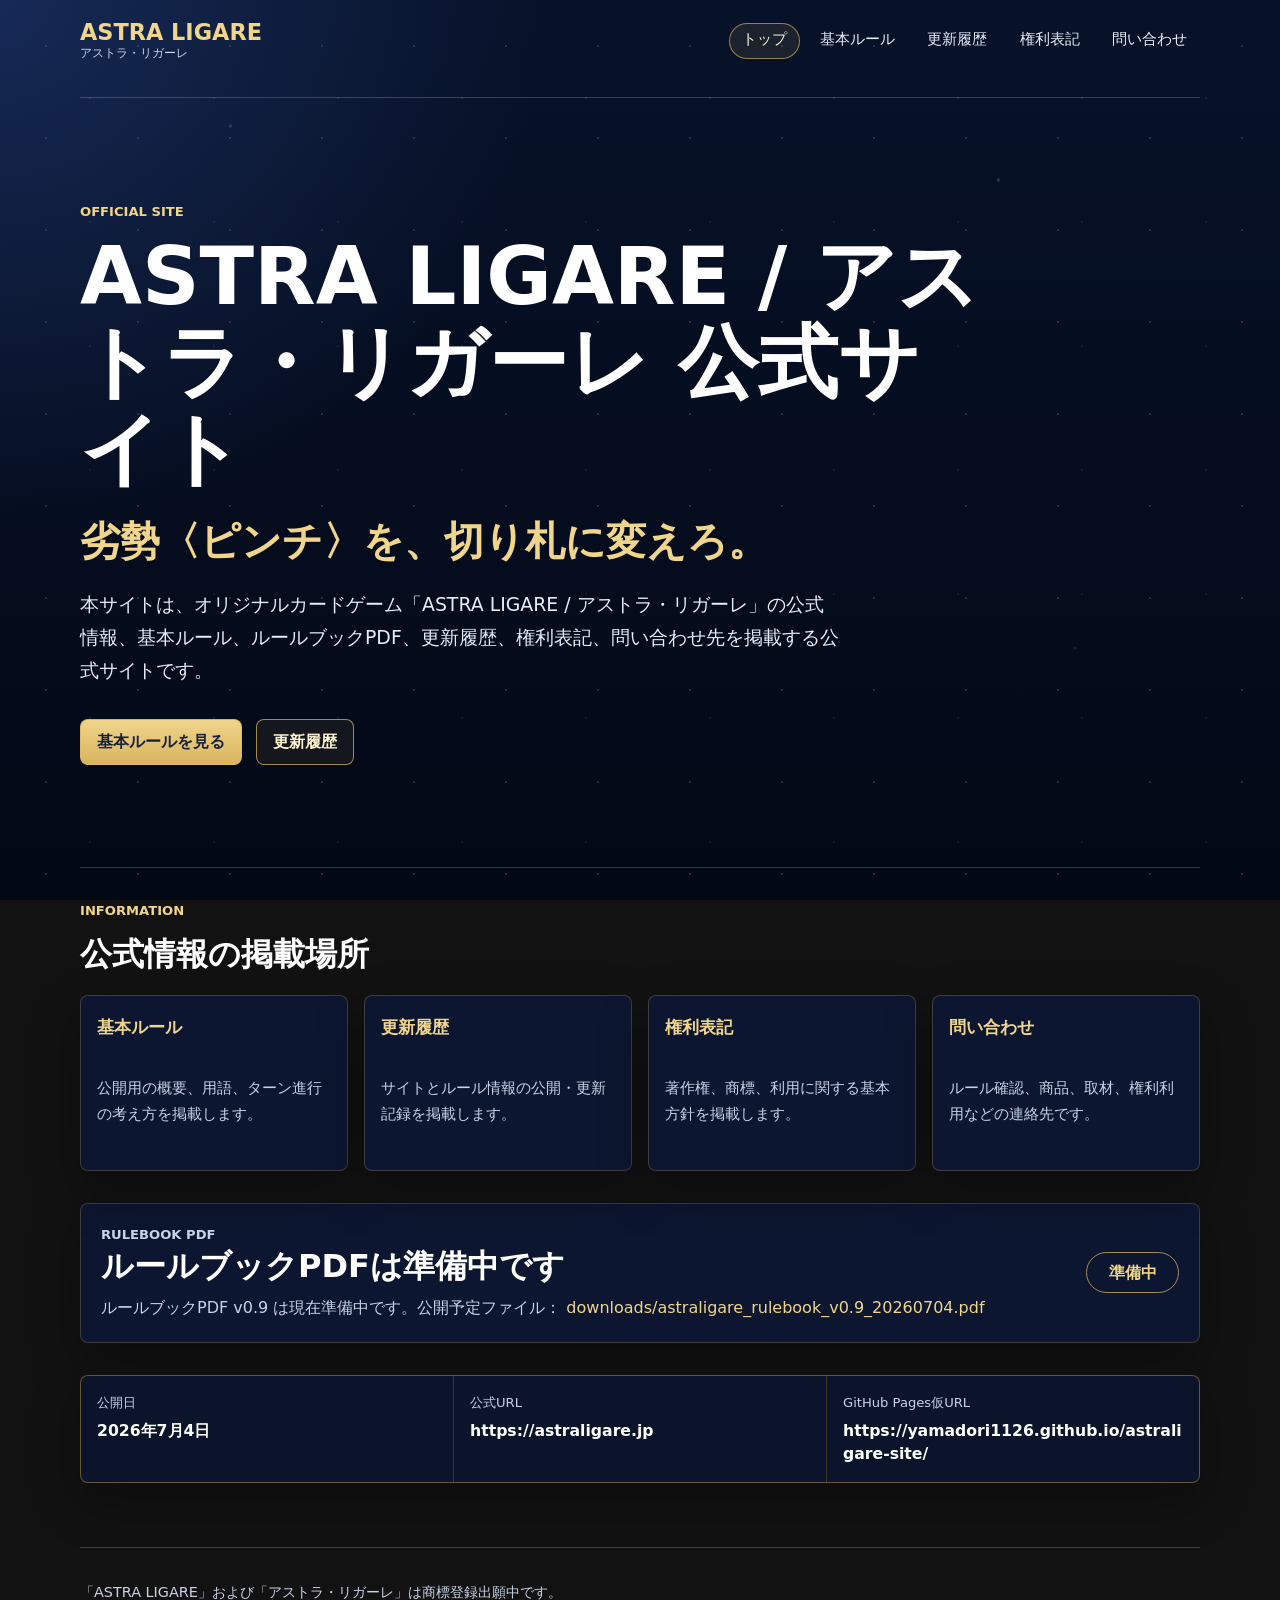
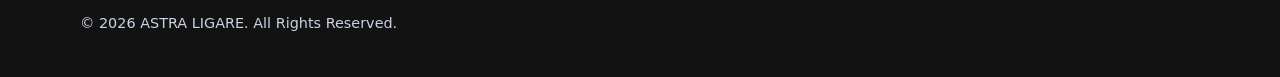
==== index.html @ dd28180b "Create ASTRA LIGARE official static site v0.1" ====
<!doctype html>
<html lang="ja">
<head>
  <meta charset="utf-8">
  <meta name="viewport" content="width=device-width, initial-scale=1">
  <title>ASTRA LIGARE / アストラ・リガーレ 公式サイト</title>
  <meta name="description" content="オリジナルカードゲーム ASTRA LIGARE / アストラ・リガーレの公式情報、基本ルール、更新履歴、権利表記、問い合わせ先を掲載する公式サイトです。">
  <link rel="canonical" href="https://astraligare.jp/">
  <link rel="stylesheet" href="assets/style.css">
</head>
<body>
  <header class="site-header">
    <a class="text-logo" href="index.html" aria-label="ASTRA LIGARE 公式サイト トップへ">
      <span class="logo-main">ASTRA LIGARE</span>
      <span class="logo-sub">アストラ・リガーレ</span>
    </a>
    <nav class="site-nav" aria-label="主要ナビゲーション">
      <a href="index.html" aria-current="page">トップ</a>
      <a href="rules.html">基本ルール</a>
      <a href="updates.html">更新履歴</a>
      <a href="rights.html">権利表記</a>
      <a href="contact.html">問い合わせ</a>
    </nav>
  </header>

  <main>
    <section class="hero">
      <p class="eyebrow">Official Site</p>
      <h1>ASTRA LIGARE / アストラ・リガーレ 公式サイト</h1>
      <p class="catch">劣勢〈ピンチ〉を、切り札に変えろ。</p>
      <p class="lead">
        本サイトは、オリジナルカードゲーム「ASTRA LIGARE / アストラ・リガーレ」の公式情報、基本ルール、ルールブックPDF、更新履歴、権利表記、問い合わせ先を掲載する公式サイトです。
      </p>
      <div class="hero-actions" aria-label="主要ページへのリンク">
        <a class="button primary" href="rules.html">基本ルールを見る</a>
        <a class="button" href="updates.html">更新履歴</a>
      </div>
    </section>

    <section class="content-band">
      <div class="section-heading">
        <p class="eyebrow">Information</p>
        <h2>公式情報の掲載場所</h2>
      </div>
      <div class="link-grid">
        <a class="panel-link" href="rules.html">
          <span class="panel-title">基本ルール</span>
          <span class="panel-text">公開用の概要、用語、ターン進行の考え方を掲載します。</span>
        </a>
        <a class="panel-link" href="updates.html">
          <span class="panel-title">更新履歴</span>
          <span class="panel-text">サイトとルール情報の公開・更新記録を掲載します。</span>
        </a>
        <a class="panel-link" href="rights.html">
          <span class="panel-title">権利表記</span>
          <span class="panel-text">著作権、商標、利用に関する基本方針を掲載します。</span>
        </a>
        <a class="panel-link" href="contact.html">
          <span class="panel-title">問い合わせ</span>
          <span class="panel-text">ルール確認、商品、取材、権利利用などの連絡先です。</span>
        </a>
      </div>
    </section>

    <section class="notice">
      <div>
        <p class="eyebrow">Rulebook PDF</p>
        <h2>ルールブックPDFは準備中です</h2>
        <p>
          ルールブックPDF v0.9 は現在準備中です。公開予定ファイル：
          <a href="downloads/astraligare_rulebook_v0.9_20260704.pdf">downloads/astraligare_rulebook_v0.9_20260704.pdf</a>
        </p>
      </div>
      <span class="status-badge">準備中</span>
    </section>

    <section class="meta-strip" aria-label="公開情報">
      <div>
        <span class="meta-label">公開日</span>
        <strong>2026年7月4日</strong>
      </div>
      <div>
        <span class="meta-label">公式URL</span>
        <strong>https://astraligare.jp</strong>
      </div>
      <div>
        <span class="meta-label">GitHub Pages仮URL</span>
        <strong>https://yamadori1126.github.io/astraligare-site/</strong>
      </div>
    </section>
  </main>

  <footer class="site-footer">
    <p>「ASTRA LIGARE」および「アストラ・リガーレ」は商標登録出願中です。</p>
    <p>&copy; 2026 ASTRA LIGARE. All Rights Reserved.</p>
  </footer>
</body>
</html>
---- assets/style.css ----
:root {
  --navy: #071229;
  --navy-deep: #030815;
  --navy-soft: #101d3b;
  --navy-line: #27395f;
  --gold: #d9b45f;
  --gold-bright: #f0d58a;
  --text: #f5f7fb;
  --muted: #c9d2e6;
  --soft: #e7ecf8;
  --panel: rgba(12, 25, 55, 0.84);
  --panel-strong: rgba(17, 34, 72, 0.94);
  --shadow: rgba(0, 0, 0, 0.32);
}

* {
  box-sizing: border-box;
}

html {
  color-scheme: dark;
}

body {
  min-height: 100vh;
  margin: 0;
  color: var(--text);
  font-family: system-ui, -apple-system, BlinkMacSystemFont, "Segoe UI", sans-serif;
  line-height: 1.75;
  background:
    radial-gradient(circle at 18% 14%, rgba(240, 213, 138, 0.18) 0 1px, transparent 2px),
    radial-gradient(circle at 78% 20%, rgba(245, 247, 251, 0.18) 0 1px, transparent 2px),
    radial-gradient(circle at 84% 72%, rgba(240, 213, 138, 0.12) 0 1px, transparent 2px),
    radial-gradient(circle at top left, rgba(32, 56, 113, 0.62), transparent 34rem),
    linear-gradient(180deg, var(--navy) 0%, var(--navy-deep) 100%);
  background-attachment: fixed;
}

body::before {
  position: fixed;
  inset: 0;
  z-index: -1;
  pointer-events: none;
  content: "";
  background-image:
    radial-gradient(circle, rgba(255, 255, 255, 0.3) 0 1px, transparent 1.5px),
    radial-gradient(circle, rgba(217, 180, 95, 0.22) 0 1px, transparent 1.5px);
  background-position: 0 0, 28px 36px;
  background-size: 92px 92px, 124px 124px;
  opacity: 0.45;
}

a {
  color: var(--gold-bright);
  text-decoration: none;
}

a:hover,
a:focus-visible {
  color: #fff2bd;
  text-decoration: underline;
}

a:focus-visible,
button:focus-visible {
  outline: 3px solid var(--gold-bright);
  outline-offset: 4px;
}

.site-header {
  display: flex;
  align-items: center;
  justify-content: space-between;
  gap: 1.5rem;
  width: min(1120px, calc(100% - 32px));
  margin: 0 auto;
  padding: 1.25rem 0;
}

.text-logo {
  display: inline-grid;
  gap: 0.1rem;
  color: var(--text);
  text-decoration: none;
}

.text-logo:hover,
.text-logo:focus-visible {
  text-decoration: none;
}

.logo-main {
  color: var(--gold-bright);
  font-size: clamp(1.15rem, 2vw, 1.4rem);
  font-weight: 800;
  line-height: 1.1;
  letter-spacing: 0;
}

.logo-sub {
  color: var(--muted);
  font-size: 0.78rem;
  line-height: 1.2;
}

.site-nav {
  display: flex;
  flex-wrap: wrap;
  justify-content: flex-end;
  gap: 0.4rem;
}

.site-nav a {
  min-height: 2.25rem;
  padding: 0.35rem 0.75rem;
  border: 1px solid transparent;
  border-radius: 999px;
  color: var(--soft);
  font-size: 0.92rem;
  line-height: 1.4;
}

.site-nav a:hover,
.site-nav a:focus-visible,
.site-nav a[aria-current="page"] {
  border-color: rgba(217, 180, 95, 0.65);
  background: rgba(217, 180, 95, 0.1);
  color: #fff6d6;
  text-decoration: none;
}

main {
  width: min(1120px, calc(100% - 32px));
  margin: 0 auto;
  padding: 1rem 0 4rem;
}

.hero {
  min-height: 62vh;
  display: grid;
  align-content: center;
  padding: clamp(3rem, 8vw, 6.5rem) 0;
  border-top: 1px solid rgba(217, 180, 95, 0.28);
  border-bottom: 1px solid rgba(217, 180, 95, 0.28);
}

.page-title {
  padding: clamp(2.5rem, 7vw, 5rem) 0 2rem;
  border-top: 1px solid rgba(217, 180, 95, 0.28);
}

.eyebrow {
  margin: 0 0 0.65rem;
  color: var(--gold-bright);
  font-size: 0.82rem;
  font-weight: 700;
  letter-spacing: 0;
  text-transform: uppercase;
}

h1,
h2,
h3,
p {
  overflow-wrap: anywhere;
}

h1 {
  max-width: 900px;
  margin: 0;
  color: #ffffff;
  font-size: clamp(2.25rem, 7vw, 5rem);
  line-height: 1.08;
  letter-spacing: 0;
}

h2 {
  margin: 0 0 0.8rem;
  color: #ffffff;
  font-size: clamp(1.3rem, 3vw, 2rem);
  line-height: 1.3;
  letter-spacing: 0;
}

.catch {
  margin: 1.3rem 0 0;
  color: var(--gold-bright);
  font-size: clamp(1.35rem, 4vw, 2.5rem);
  font-weight: 800;
  line-height: 1.35;
}

.lead {
  max-width: 760px;
  margin: 1.25rem 0 0;
  color: var(--soft);
  font-size: clamp(1rem, 2vw, 1.18rem);
}

.hero-actions {
  display: flex;
  flex-wrap: wrap;
  gap: 0.85rem;
  margin-top: 2rem;
}

.button {
  display: inline-flex;
  align-items: center;
  justify-content: center;
  min-height: 2.8rem;
  padding: 0.7rem 1rem;
  border: 1px solid rgba(217, 180, 95, 0.72);
  border-radius: 8px;
  background: rgba(217, 180, 95, 0.08);
  color: #fff4ce;
  font-weight: 700;
  line-height: 1.35;
  text-align: center;
}

.button.primary {
  background: linear-gradient(180deg, var(--gold-bright), var(--gold));
  color: #17203a;
}

.button:hover,
.button:focus-visible {
  text-decoration: none;
  transform: translateY(-1px);
}

.content-band,
.rules-layout,
.timeline,
.legal-text,
.contact-card {
  margin-top: 2rem;
}

.section-heading {
  max-width: 720px;
  margin-bottom: 1.2rem;
}

.link-grid {
  display: grid;
  grid-template-columns: repeat(4, minmax(0, 1fr));
  gap: 1rem;
}

.panel-link,
.rule-section,
.timeline-item,
.legal-text,
.contact-card,
.notice,
.meta-strip {
  border: 1px solid rgba(217, 180, 95, 0.24);
  border-radius: 8px;
  background: var(--panel);
  box-shadow: 0 18px 50px var(--shadow);
}

.panel-link {
  display: grid;
  gap: 0.45rem;
  min-height: 11rem;
  padding: 1rem;
  color: var(--text);
}

.panel-link:hover,
.panel-link:focus-visible {
  border-color: rgba(217, 180, 95, 0.7);
  background: var(--panel-strong);
  text-decoration: none;
}

.panel-title {
  color: var(--gold-bright);
  font-size: 1.08rem;
  font-weight: 800;
}

.panel-text {
  color: var(--muted);
  font-size: 0.95rem;
}

.notice {
  display: flex;
  align-items: center;
  justify-content: space-between;
  gap: 1.5rem;
  margin-top: 2rem;
  padding: 1.25rem;
}

.notice p {
  margin: 0;
  color: var(--muted);
}

.notice h2 {
  margin-bottom: 0.35rem;
}

.status-badge {
  flex: 0 0 auto;
  display: inline-flex;
  align-items: center;
  justify-content: center;
  min-width: 5.8rem;
  min-height: 2.3rem;
  padding: 0.35rem 0.75rem;
  border: 1px solid rgba(217, 180, 95, 0.75);
  border-radius: 999px;
  color: var(--gold-bright);
  font-weight: 800;
}

.meta-strip {
  display: grid;
  grid-template-columns: repeat(3, minmax(0, 1fr));
  gap: 1px;
  margin-top: 2rem;
  overflow: hidden;
  background: rgba(217, 180, 95, 0.24);
}

.meta-strip > div {
  padding: 1rem;
  background: rgba(9, 20, 44, 0.95);
}

.meta-label {
  display: block;
  margin-bottom: 0.25rem;
  color: var(--muted);
  font-size: 0.82rem;
}

.meta-strip strong {
  display: block;
  color: #ffffff;
  font-size: 0.98rem;
  line-height: 1.5;
  overflow-wrap: anywhere;
}

.rules-layout {
  display: grid;
  grid-template-columns: repeat(2, minmax(0, 1fr));
  gap: 1rem;
}

.rule-section {
  padding: 1.25rem;
}

.rule-section p {
  margin: 0;
  color: var(--muted);
}

.term-list {
  display: grid;
  gap: 0.75rem;
  margin: 0;
}

.term-list div {
  padding-top: 0.75rem;
  border-top: 1px solid rgba(217, 180, 95, 0.22);
}

.term-list div:first-child {
  padding-top: 0;
  border-top: 0;
}

.term-list dt {
  color: var(--gold-bright);
  font-weight: 800;
}

.term-list dd {
  margin: 0.2rem 0 0;
  color: var(--muted);
}

.timeline {
  display: grid;
  gap: 1rem;
}

.timeline-item {
  position: relative;
  padding: 1.2rem 1.2rem 1.2rem 1.5rem;
}

.timeline-item::before {
  position: absolute;
  top: 1.45rem;
  left: 0;
  width: 4px;
  height: calc(100% - 2.9rem);
  border-radius: 999px;
  background: var(--gold);
  content: "";
}

.timeline-item time {
  display: block;
  margin-bottom: 0.3rem;
  color: var(--gold-bright);
  font-weight: 800;
}

.timeline-item p,
.legal-text p,
.contact-card p {
  margin: 0;
  color: var(--muted);
}

.timeline-item p + p,
.legal-text p + p,
.contact-card p + p {
  margin-top: 1rem;
}

.legal-text,
.contact-card {
  max-width: 860px;
  padding: clamp(1.2rem, 4vw, 2rem);
}

.legal-text .copyright {
  color: #ffffff;
  font-weight: 800;
}

.contact-mail {
  margin: 0.75rem 0 1rem;
  font-size: clamp(1.35rem, 4vw, 2rem);
  font-weight: 800;
  line-height: 1.35;
}

.site-footer {
  width: min(1120px, calc(100% - 32px));
  margin: 0 auto;
  padding: 2rem 0 2.5rem;
  border-top: 1px solid rgba(217, 180, 95, 0.28);
  color: var(--muted);
  font-size: 0.9rem;
}

.site-footer p {
  margin: 0;
}

.site-footer p + p {
  margin-top: 0.4rem;
}

@media (max-width: 860px) {
  .site-header {
    align-items: flex-start;
    flex-direction: column;
  }

  .site-nav {
    justify-content: flex-start;
  }

  .link-grid,
  .rules-layout,
  .meta-strip {
    grid-template-columns: 1fr;
  }

  .panel-link {
    min-height: auto;
  }

  .notice {
    align-items: flex-start;
    flex-direction: column;
  }
}

@media (max-width: 520px) {
  .site-header,
  main,
  .site-footer {
    width: min(100% - 24px, 1120px);
  }

  .site-nav {
    width: 100%;
  }

  .site-nav a {
    flex: 1 1 calc(50% - 0.4rem);
    text-align: center;
  }

  .hero {
    min-height: auto;
    padding: 3rem 0;
  }

  .hero-actions {
    flex-direction: column;
  }

  .button {
    width: 100%;
  }
}
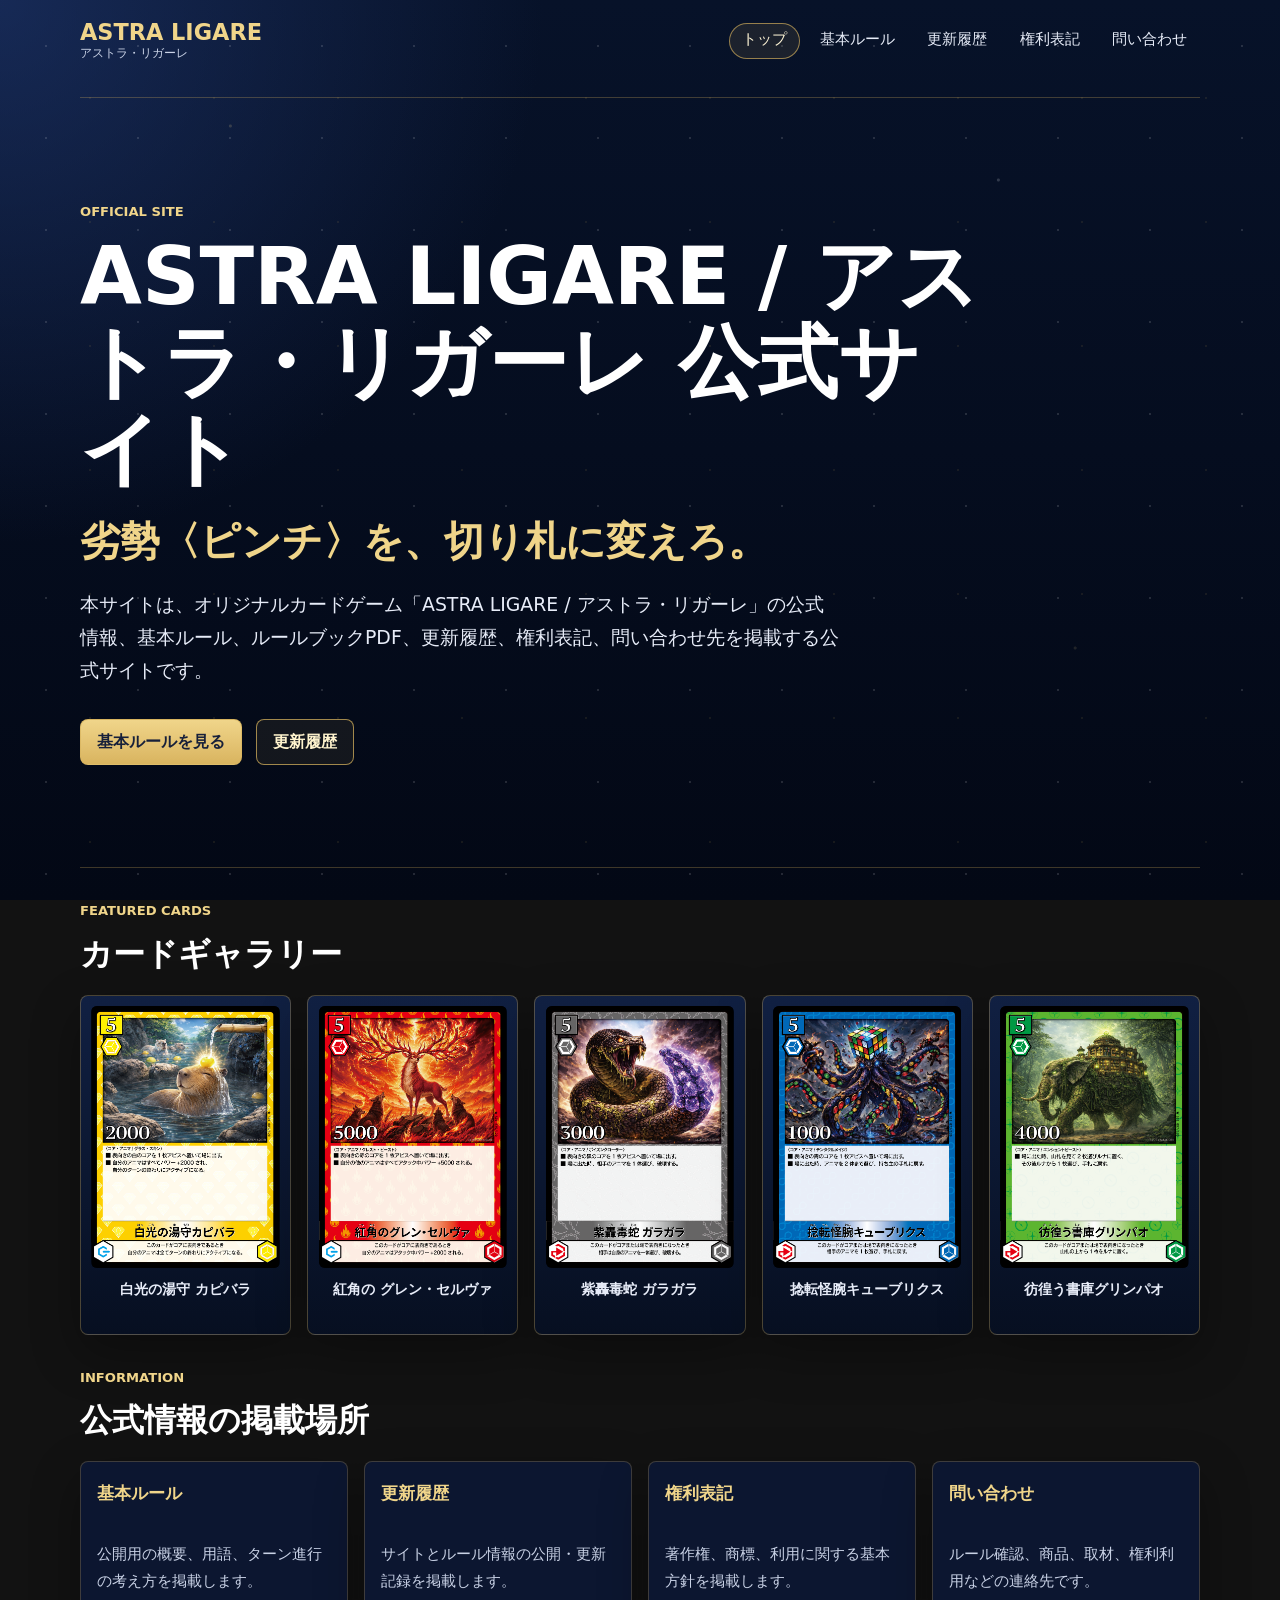
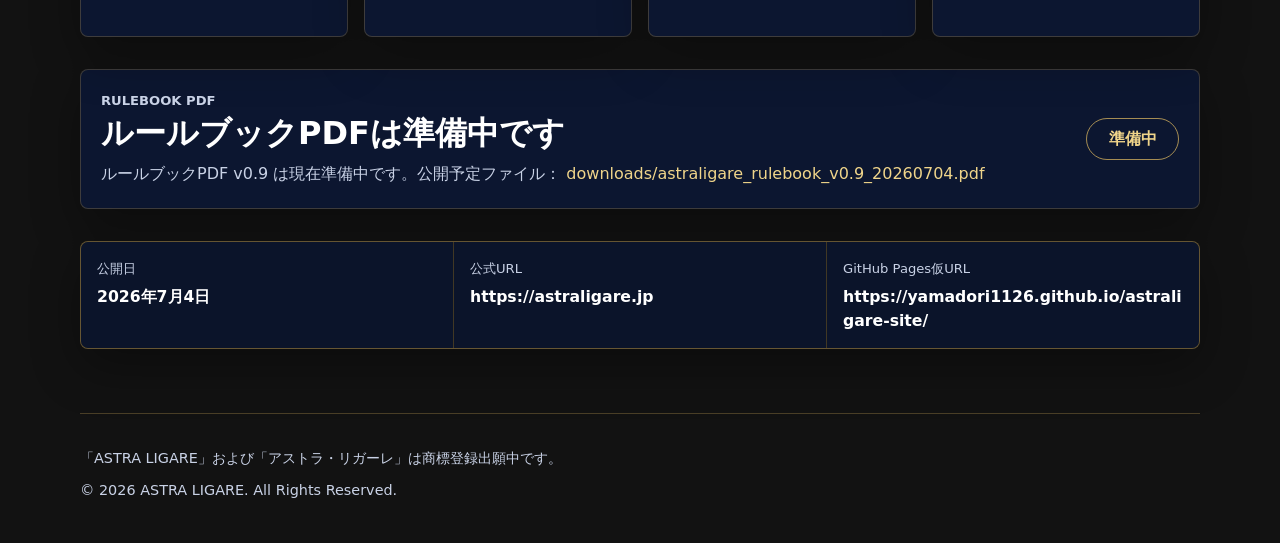
==== commit 8652c7d6: "Add card image gallery to homepage" ====
--- a/index.html
+++ b/index.html
@@ -34,6 +34,35 @@
       <div class="hero-actions" aria-label="主要ページへのリンク">
         <a class="button primary" href="rules.html">基本ルールを見る</a>
         <a class="button" href="updates.html">更新履歴</a>
+      </div>
+    </section>
+
+    <section class="card-gallery" aria-labelledby="featured-cards-title">
+      <div class="section-heading">
+        <p class="eyebrow">Featured Cards</p>
+        <h2 id="featured-cards-title">カードギャラリー</h2>
+      </div>
+      <div class="gallery-grid">
+        <figure class="card-frame">
+          <img src="assets/cards/001_capybara.png" alt="白光の湯守 カピバラ" loading="lazy" decoding="async">
+          <figcaption>白光の湯守 カピバラ</figcaption>
+        </figure>
+        <figure class="card-frame">
+          <img src="assets/cards/002_glencerva.png" alt="紅角の グレン・セルヴァ" loading="lazy" decoding="async">
+          <figcaption>紅角の グレン・セルヴァ</figcaption>
+        </figure>
+        <figure class="card-frame">
+          <img src="assets/cards/003_garagara.png" alt="紫轟毒蛇 ガラガラ" loading="lazy" decoding="async">
+          <figcaption>紫轟毒蛇 ガラガラ</figcaption>
+        </figure>
+        <figure class="card-frame">
+          <img src="assets/cards/004_cubelix.png" alt="捻転怪腕キューブリクス" loading="lazy" decoding="async">
+          <figcaption>捻転怪腕キューブリクス</figcaption>
+        </figure>
+        <figure class="card-frame">
+          <img src="assets/cards/005_greenpao.png" alt="彷徨う書庫グリンパオ" loading="lazy" decoding="async">
+          <figcaption>彷徨う書庫グリンパオ</figcaption>
+        </figure>
       </div>
     </section>
 
--- a/assets/style.css
+++ b/assets/style.css
@@ -231,6 +231,7 @@
 }
 
 .content-band,
+.card-gallery,
 .rules-layout,
 .timeline,
 .legal-text,
@@ -247,6 +248,41 @@
   display: grid;
   grid-template-columns: repeat(4, minmax(0, 1fr));
   gap: 1rem;
+}
+
+.gallery-grid {
+  display: grid;
+  grid-template-columns: repeat(5, minmax(0, 1fr));
+  gap: 1rem;
+}
+
+.card-frame {
+  display: grid;
+  gap: 0.65rem;
+  margin: 0;
+  padding: 0.65rem;
+  border: 1px solid rgba(217, 180, 95, 0.32);
+  border-radius: 8px;
+  background: linear-gradient(180deg, rgba(17, 34, 72, 0.9), rgba(6, 15, 34, 0.94));
+  box-shadow: 0 18px 50px var(--shadow);
+}
+
+.card-frame img {
+  display: block;
+  width: 100%;
+  aspect-ratio: 1494 / 2080;
+  border-radius: 6px;
+  background: #020814;
+  object-fit: contain;
+}
+
+.card-frame figcaption {
+  min-height: 2.8rem;
+  color: var(--soft);
+  font-size: 0.9rem;
+  font-weight: 700;
+  line-height: 1.45;
+  text-align: center;
 }
 
 .panel-link,
@@ -482,6 +518,10 @@
     grid-template-columns: 1fr;
   }
 
+  .gallery-grid {
+    grid-template-columns: repeat(3, minmax(0, 1fr));
+  }
+
   .panel-link {
     min-height: auto;
   }
@@ -520,4 +560,17 @@
   .button {
     width: 100%;
   }
-}
+
+  .gallery-grid {
+    grid-template-columns: repeat(2, minmax(0, 1fr));
+  }
+
+  .card-frame {
+    padding: 0.5rem;
+  }
+
+  .card-frame figcaption {
+    min-height: 3rem;
+    font-size: 0.82rem;
+  }
+}
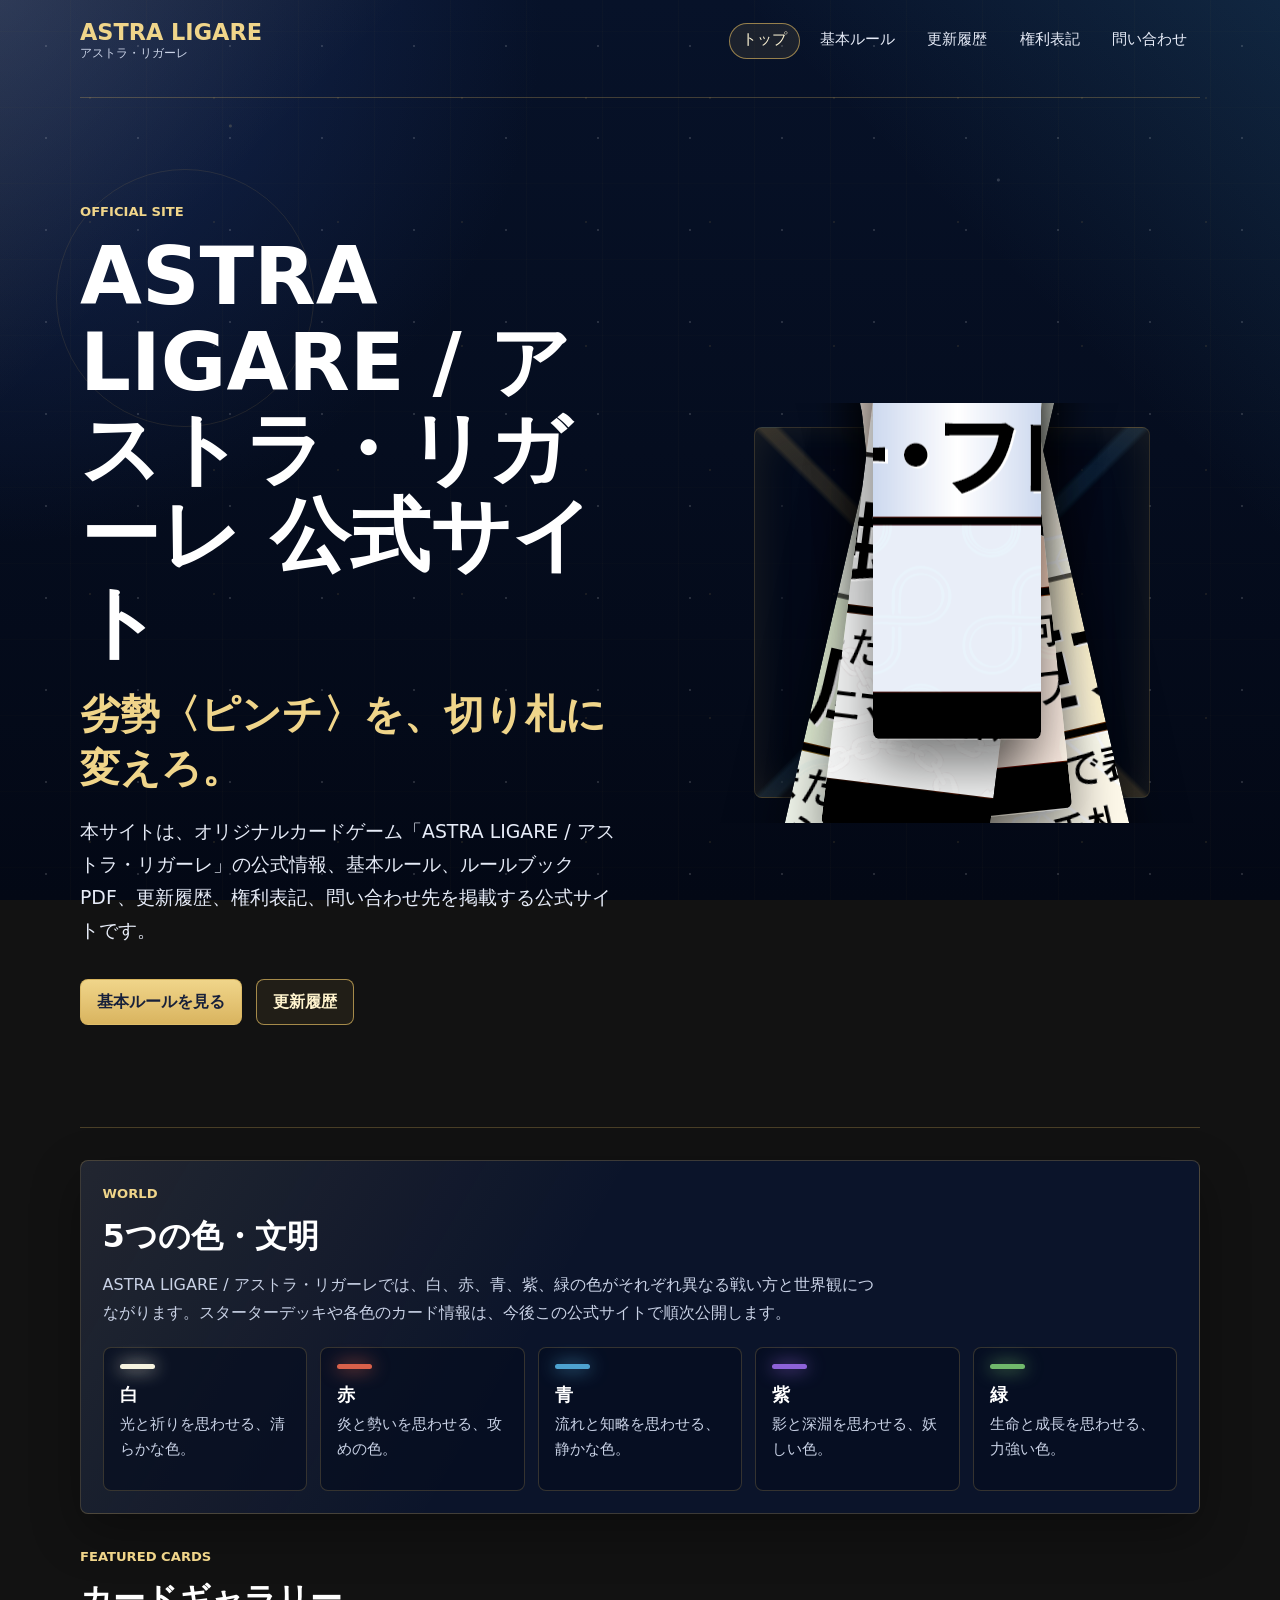
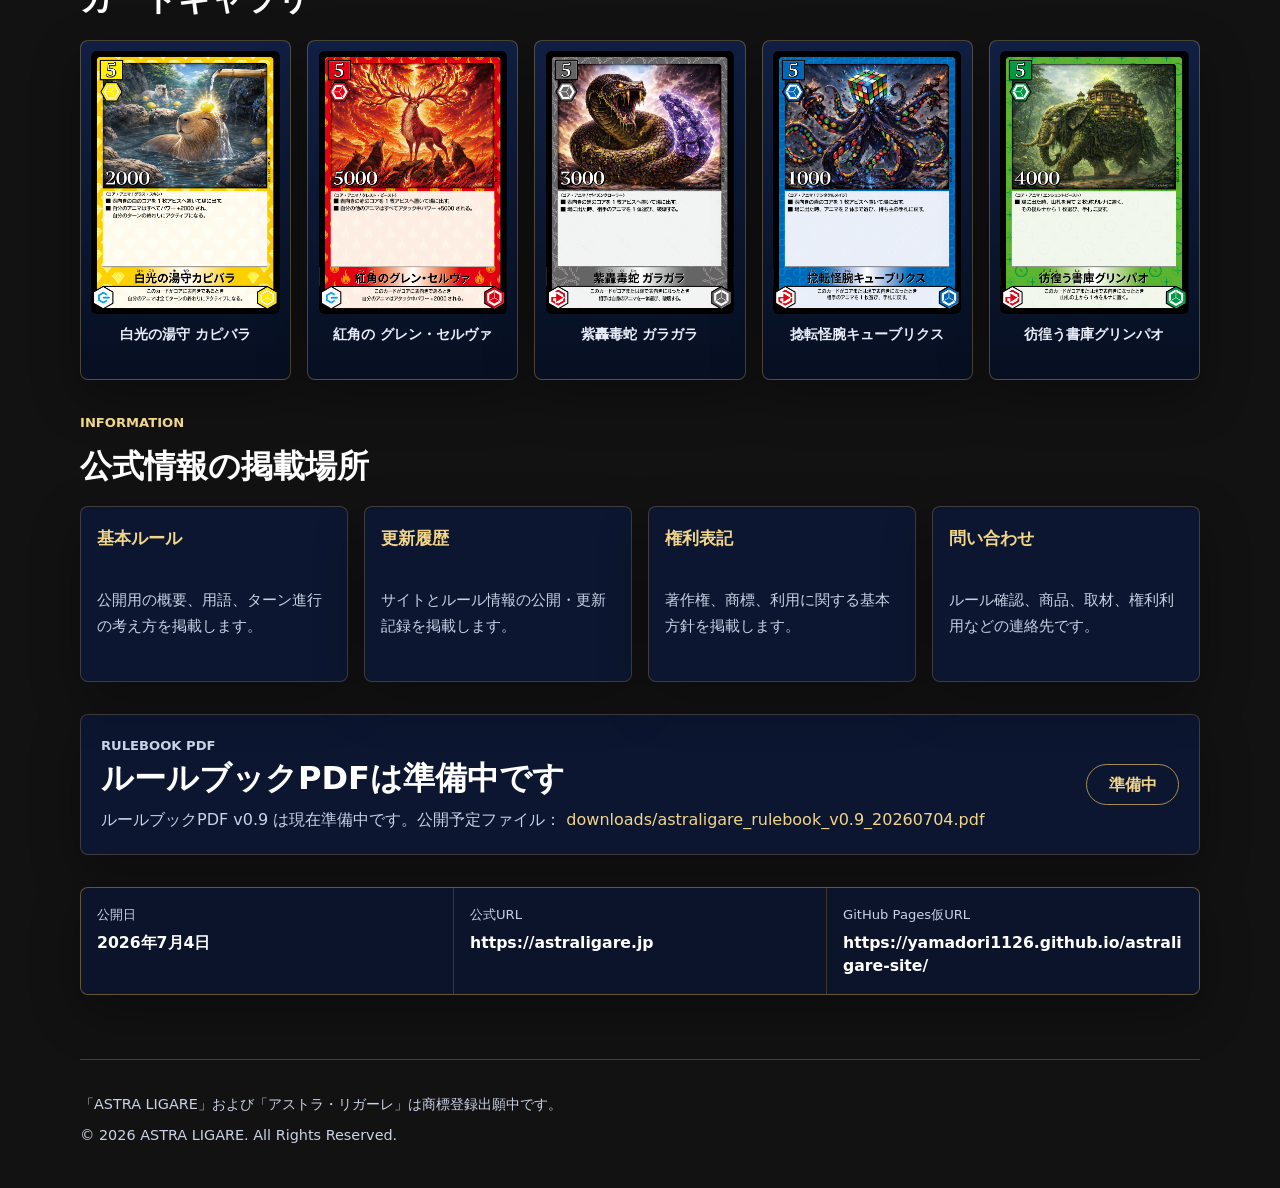
==== commit 80127fd0: "Enhance visual design with card images" ====
--- a/index.html
+++ b/index.html
@@ -25,15 +25,63 @@
 
   <main>
     <section class="hero">
-      <p class="eyebrow">Official Site</p>
-      <h1>ASTRA LIGARE / アストラ・リガーレ 公式サイト</h1>
-      <p class="catch">劣勢〈ピンチ〉を、切り札に変えろ。</p>
-      <p class="lead">
-        本サイトは、オリジナルカードゲーム「ASTRA LIGARE / アストラ・リガーレ」の公式情報、基本ルール、ルールブックPDF、更新履歴、権利表記、問い合わせ先を掲載する公式サイトです。
+      <div class="hero-copy">
+        <p class="eyebrow">Official Site</p>
+        <h1>ASTRA LIGARE / アストラ・リガーレ 公式サイト</h1>
+        <p class="catch">劣勢〈ピンチ〉を、切り札に変えろ。</p>
+        <p class="lead">
+          本サイトは、オリジナルカードゲーム「ASTRA LIGARE / アストラ・リガーレ」の公式情報、基本ルール、ルールブックPDF、更新履歴、権利表記、問い合わせ先を掲載する公式サイトです。
+        </p>
+        <div class="hero-actions" aria-label="主要ページへのリンク">
+          <a class="button primary" href="rules.html">基本ルールを見る</a>
+          <a class="button" href="updates.html">更新履歴</a>
+        </div>
+      </div>
+      <div class="hero-visual" aria-label="ASTRA LIGARE のカードビジュアル">
+        <div class="hero-card-stack">
+          <img class="stack-card card-a" src="assets/cards/006_filia.png" width="1494" height="2080" alt="天祈の白姫 フィリア">
+          <img class="stack-card card-b" src="assets/cards/002_glencerva.png" width="1494" height="2081" alt="紅角の グレン・セルヴァ">
+          <img class="stack-card card-c" src="assets/cards/012_blue_frog.png" width="1490" height="2080" alt="ブルー・フロッグ">
+          <img class="stack-card card-d" src="assets/cards/003_garagara.png" width="1494" height="2080" alt="紫轟毒蛇 ガラガラ">
+          <img class="stack-card card-e" src="assets/cards/005_greenpao.png" width="1490" height="2080" alt="彷徨う書庫グリンパオ">
+        </div>
+      </div>
+    </section>
+
+    <section class="civilization-band" aria-labelledby="civilizations-title">
+      <div class="section-heading">
+        <p class="eyebrow">World</p>
+        <h2 id="civilizations-title">5つの色・文明</h2>
+      </div>
+      <p class="section-lead">
+        ASTRA LIGARE / アストラ・リガーレでは、白、赤、青、紫、緑の色がそれぞれ異なる戦い方と世界観につながります。スターターデッキや各色のカード情報は、今後この公式サイトで順次公開します。
       </p>
-      <div class="hero-actions" aria-label="主要ページへのリンク">
-        <a class="button primary" href="rules.html">基本ルールを見る</a>
-        <a class="button" href="updates.html">更新履歴</a>
+      <div class="civilization-grid" aria-label="5つの色・文明">
+        <article class="civilization-item color-white">
+          <span class="color-mark" aria-hidden="true"></span>
+          <h3>白</h3>
+          <p>光と祈りを思わせる、清らかな色。</p>
+        </article>
+        <article class="civilization-item color-red">
+          <span class="color-mark" aria-hidden="true"></span>
+          <h3>赤</h3>
+          <p>炎と勢いを思わせる、攻めの色。</p>
+        </article>
+        <article class="civilization-item color-blue">
+          <span class="color-mark" aria-hidden="true"></span>
+          <h3>青</h3>
+          <p>流れと知略を思わせる、静かな色。</p>
+        </article>
+        <article class="civilization-item color-purple">
+          <span class="color-mark" aria-hidden="true"></span>
+          <h3>紫</h3>
+          <p>影と深淵を思わせる、妖しい色。</p>
+        </article>
+        <article class="civilization-item color-green">
+          <span class="color-mark" aria-hidden="true"></span>
+          <h3>緑</h3>
+          <p>生命と成長を思わせる、力強い色。</p>
+        </article>
       </div>
     </section>
 
--- a/assets/style.css
+++ b/assets/style.css
@@ -5,6 +5,11 @@
   --navy-line: #27395f;
   --gold: #d9b45f;
   --gold-bright: #f0d58a;
+  --white-civ: #f6f3df;
+  --red-civ: #d9614a;
+  --blue-civ: #4da2cf;
+  --purple-civ: #8d62d8;
+  --green-civ: #70b96b;
   --text: #f5f7fb;
   --muted: #c9d2e6;
   --soft: #e7ecf8;
@@ -31,6 +36,8 @@
     radial-gradient(circle at 18% 14%, rgba(240, 213, 138, 0.18) 0 1px, transparent 2px),
     radial-gradient(circle at 78% 20%, rgba(245, 247, 251, 0.18) 0 1px, transparent 2px),
     radial-gradient(circle at 84% 72%, rgba(240, 213, 138, 0.12) 0 1px, transparent 2px),
+    linear-gradient(135deg, rgba(217, 180, 95, 0.12), transparent 18rem),
+    linear-gradient(225deg, rgba(77, 162, 207, 0.14), transparent 24rem),
     radial-gradient(circle at top left, rgba(32, 56, 113, 0.62), transparent 34rem),
     linear-gradient(180deg, var(--navy) 0%, var(--navy-deep) 100%);
   background-attachment: fixed;
@@ -44,10 +51,12 @@
   content: "";
   background-image:
     radial-gradient(circle, rgba(255, 255, 255, 0.3) 0 1px, transparent 1.5px),
-    radial-gradient(circle, rgba(217, 180, 95, 0.22) 0 1px, transparent 1.5px);
-  background-position: 0 0, 28px 36px;
-  background-size: 92px 92px, 124px 124px;
-  opacity: 0.45;
+    radial-gradient(circle, rgba(217, 180, 95, 0.22) 0 1px, transparent 1.5px),
+    linear-gradient(90deg, rgba(217, 180, 95, 0.06) 1px, transparent 1px),
+    linear-gradient(0deg, rgba(217, 180, 95, 0.04) 1px, transparent 1px);
+  background-position: 0 0, 28px 36px, center, center;
+  background-size: 92px 92px, 124px 124px, 76px 76px, 76px 76px;
+  opacity: 0.48;
 }
 
 a {
@@ -138,10 +147,98 @@
 .hero {
   min-height: 62vh;
   display: grid;
-  align-content: center;
+  grid-template-columns: minmax(0, 1.05fr) minmax(280px, 0.95fr);
+  align-items: center;
+  gap: clamp(2rem, 6vw, 5rem);
   padding: clamp(3rem, 8vw, 6.5rem) 0;
   border-top: 1px solid rgba(217, 180, 95, 0.28);
   border-bottom: 1px solid rgba(217, 180, 95, 0.28);
+}
+
+.hero-copy {
+  position: relative;
+  z-index: 2;
+}
+
+.hero-copy::before {
+  position: absolute;
+  top: -2rem;
+  left: -1.5rem;
+  z-index: -1;
+  width: min(16rem, 42vw);
+  height: min(16rem, 42vw);
+  border: 1px solid rgba(217, 180, 95, 0.16);
+  border-radius: 50%;
+  content: "";
+  opacity: 0.72;
+}
+
+.hero-visual {
+  position: relative;
+  min-width: 0;
+  overflow: hidden;
+  padding: 1rem 0;
+}
+
+.hero-visual::before {
+  position: absolute;
+  inset: 9% 10%;
+  border: 1px solid rgba(217, 180, 95, 0.22);
+  border-radius: 8px;
+  background:
+    linear-gradient(45deg, transparent 48%, rgba(217, 180, 95, 0.18) 49% 51%, transparent 52%),
+    linear-gradient(135deg, transparent 48%, rgba(77, 162, 207, 0.14) 49% 51%, transparent 52%),
+    rgba(4, 10, 24, 0.42);
+  box-shadow: inset 0 0 42px rgba(217, 180, 95, 0.12);
+  content: "";
+}
+
+.hero-card-stack {
+  position: relative;
+  width: min(100%, 34rem);
+  aspect-ratio: 1.18 / 1;
+  margin-left: auto;
+  overflow: hidden;
+}
+
+.stack-card {
+  position: absolute;
+  bottom: 5%;
+  width: clamp(7rem, 16vw, 12rem);
+  max-width: 34%;
+  border-radius: 8px;
+  box-shadow: 0 26px 52px rgba(0, 0, 0, 0.5);
+  object-fit: cover;
+}
+
+.card-a {
+  left: 2%;
+  z-index: 2;
+  transform: rotate(-13deg) translateY(9%);
+}
+
+.card-b {
+  left: 18%;
+  z-index: 3;
+  transform: rotate(-6deg) translateY(1%);
+}
+
+.card-c {
+  left: 34%;
+  z-index: 5;
+  transform: rotate(0deg) translateY(-3%);
+}
+
+.card-d {
+  left: 50%;
+  z-index: 4;
+  transform: rotate(7deg) translateY(2%);
+}
+
+.card-e {
+  left: 66%;
+  z-index: 1;
+  transform: rotate(13deg) translateY(10%);
 }
 
 .page-title {
@@ -195,6 +292,12 @@
   margin: 1.25rem 0 0;
   color: var(--soft);
   font-size: clamp(1rem, 2vw, 1.18rem);
+}
+
+.section-lead {
+  max-width: 780px;
+  margin: -0.35rem 0 1.25rem;
+  color: var(--muted);
 }
 
 .hero-actions {
@@ -232,6 +335,7 @@
 
 .content-band,
 .card-gallery,
+.civilization-band,
 .rules-layout,
 .timeline,
 .legal-text,
@@ -254,6 +358,79 @@
   display: grid;
   grid-template-columns: repeat(5, minmax(0, 1fr));
   gap: 1rem;
+}
+
+.civilization-band {
+  padding: 1.35rem;
+  border: 1px solid rgba(217, 180, 95, 0.24);
+  border-radius: 8px;
+  background:
+    linear-gradient(120deg, rgba(217, 180, 95, 0.11), transparent 42%),
+    rgba(10, 22, 49, 0.8);
+  box-shadow: 0 18px 50px var(--shadow);
+}
+
+.civilization-grid {
+  display: grid;
+  grid-template-columns: repeat(5, minmax(0, 1fr));
+  gap: 0.8rem;
+}
+
+.civilization-item {
+  min-height: 9rem;
+  padding: 1rem;
+  border: 1px solid rgba(217, 180, 95, 0.22);
+  border-radius: 8px;
+  background: rgba(5, 13, 31, 0.66);
+}
+
+.color-mark {
+  display: block;
+  width: 2.2rem;
+  height: 0.32rem;
+  margin-bottom: 0.9rem;
+  border-radius: 999px;
+  background: var(--gold);
+  box-shadow: 0 0 18px currentColor;
+}
+
+.civilization-item h3 {
+  margin: 0 0 0.35rem;
+  color: #ffffff;
+  font-size: 1.1rem;
+  line-height: 1.3;
+}
+
+.civilization-item p {
+  margin: 0;
+  color: var(--muted);
+  font-size: 0.92rem;
+  line-height: 1.65;
+}
+
+.color-white .color-mark {
+  color: var(--white-civ);
+  background: var(--white-civ);
+}
+
+.color-red .color-mark {
+  color: var(--red-civ);
+  background: var(--red-civ);
+}
+
+.color-blue .color-mark {
+  color: var(--blue-civ);
+  background: var(--blue-civ);
+}
+
+.color-purple .color-mark {
+  color: var(--purple-civ);
+  background: var(--purple-civ);
+}
+
+.color-green .color-mark {
+  color: var(--green-civ);
+  background: var(--green-civ);
 }
 
 .card-frame {
@@ -512,10 +689,31 @@
     justify-content: flex-start;
   }
 
+  .hero {
+    grid-template-columns: 1fr;
+    gap: 1.4rem;
+    min-height: auto;
+  }
+
+  .hero-visual {
+    order: -1;
+    padding-top: 0;
+  }
+
+  .hero-card-stack {
+    width: min(100%, 32rem);
+    margin-right: auto;
+    margin-left: 0;
+  }
+
   .link-grid,
   .rules-layout,
   .meta-strip {
     grid-template-columns: 1fr;
+  }
+
+  .civilization-grid {
+    grid-template-columns: repeat(2, minmax(0, 1fr));
   }
 
   .gallery-grid {
@@ -549,8 +747,47 @@
   }
 
   .hero {
-    min-height: auto;
     padding: 3rem 0;
+  }
+
+  .hero-copy::before {
+    width: 12rem;
+    height: 12rem;
+  }
+
+  .hero-card-stack {
+    aspect-ratio: 1.05 / 1;
+  }
+
+  .stack-card {
+    width: 35%;
+    max-width: none;
+    border-radius: 6px;
+  }
+
+  .card-a {
+    left: 0;
+    transform: rotate(-10deg) translateY(8%);
+  }
+
+  .card-b {
+    left: 16%;
+    transform: rotate(-5deg) translateY(2%);
+  }
+
+  .card-c {
+    left: 32.5%;
+    transform: rotate(0deg) translateY(-2%);
+  }
+
+  .card-d {
+    left: 49%;
+    transform: rotate(5deg) translateY(2%);
+  }
+
+  .card-e {
+    left: 65%;
+    transform: rotate(10deg) translateY(8%);
   }
 
   .hero-actions {
@@ -559,6 +796,14 @@
 
   .button {
     width: 100%;
+  }
+
+  .civilization-band {
+    padding: 1rem;
+  }
+
+  .civilization-grid {
+    grid-template-columns: 1fr;
   }
 
   .gallery-grid {
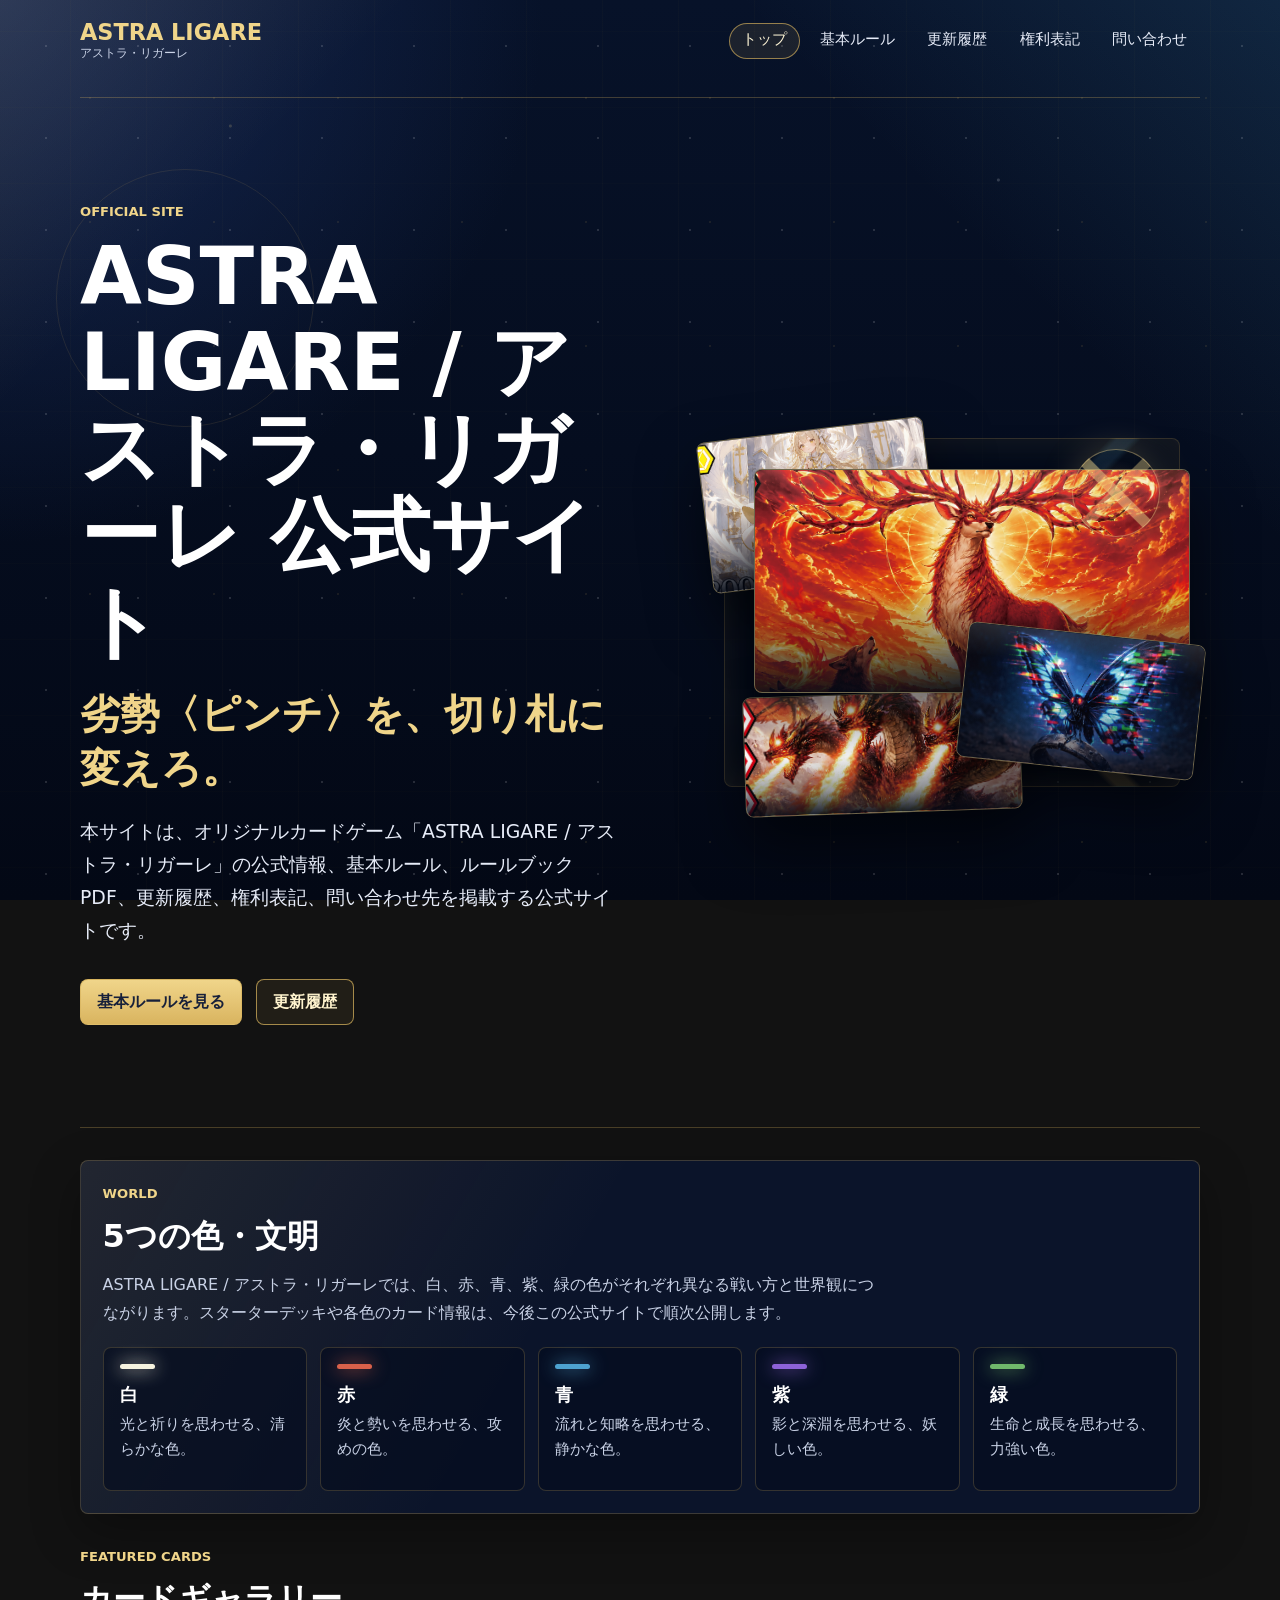
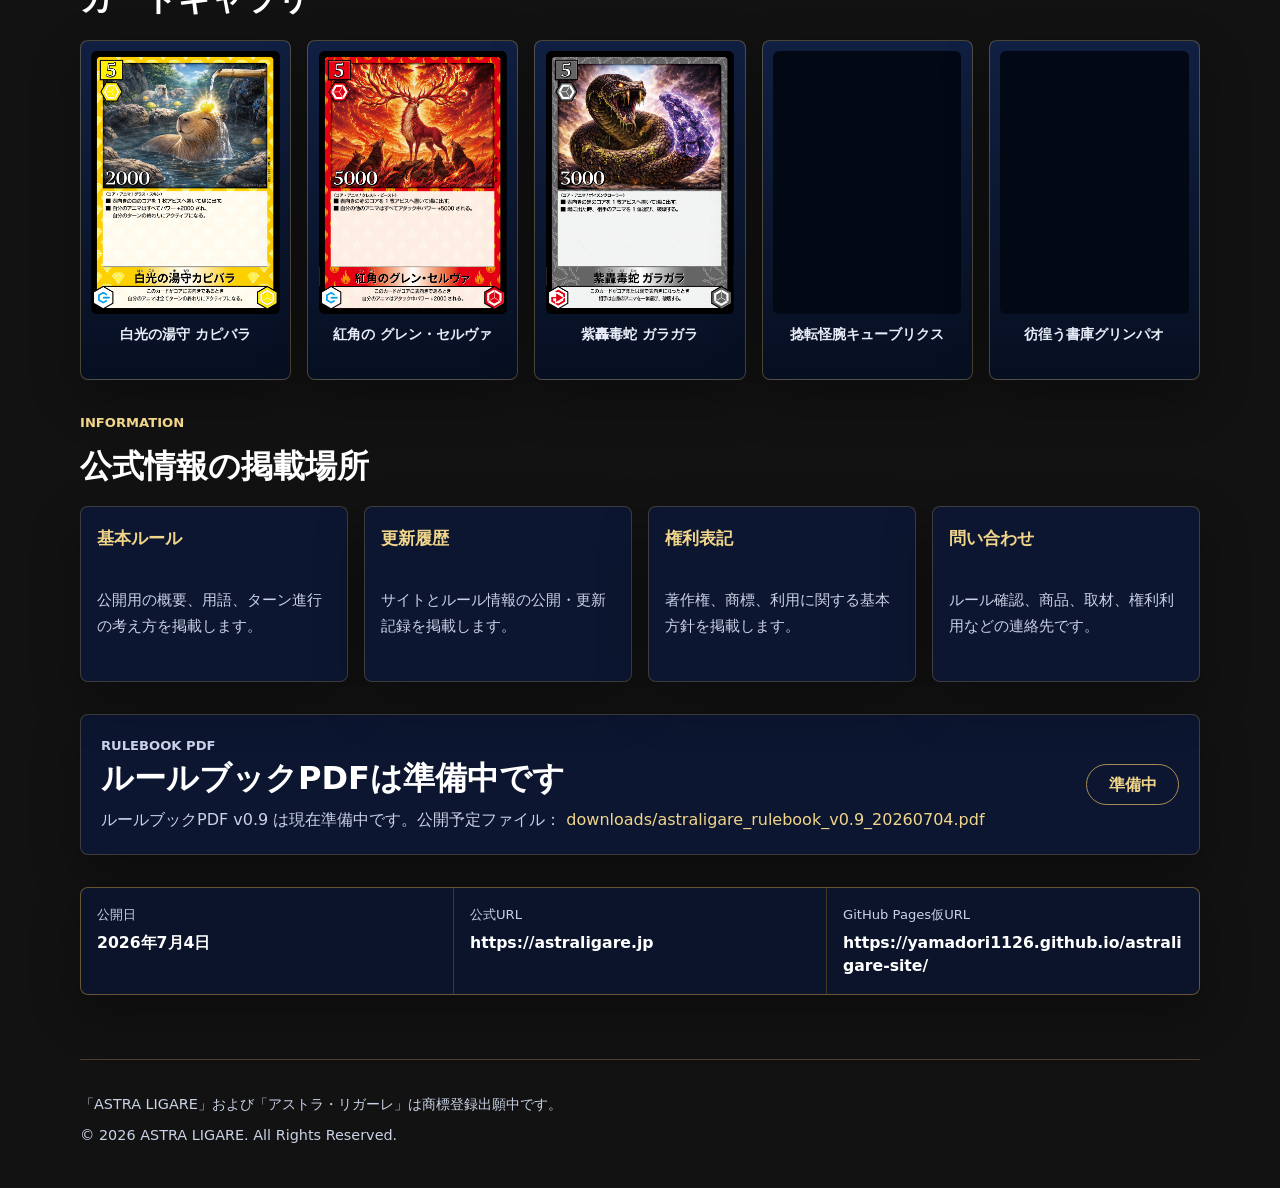
==== commit 45d91159: "Refine homepage card artwork collage" ====
--- a/index.html
+++ b/index.html
@@ -38,12 +38,20 @@
         </div>
       </div>
       <div class="hero-visual" aria-label="ASTRA LIGARE のカードビジュアル">
-        <div class="hero-card-stack">
-          <img class="stack-card card-a" src="assets/cards/006_filia.png" width="1494" height="2080" alt="天祈の白姫 フィリア">
-          <img class="stack-card card-b" src="assets/cards/002_glencerva.png" width="1494" height="2081" alt="紅角の グレン・セルヴァ">
-          <img class="stack-card card-c" src="assets/cards/012_blue_frog.png" width="1490" height="2080" alt="ブルー・フロッグ">
-          <img class="stack-card card-d" src="assets/cards/003_garagara.png" width="1494" height="2080" alt="紫轟毒蛇 ガラガラ">
-          <img class="stack-card card-e" src="assets/cards/005_greenpao.png" width="1490" height="2080" alt="彷徨う書庫グリンパオ">
+        <div class="hero-art-collage">
+          <figure class="hero-art-tile art-main">
+            <img src="assets/cards/002_glencerva.png" width="1494" height="2081" alt="紅角の グレン・セルヴァのカードイラスト">
+          </figure>
+          <figure class="hero-art-tile art-left">
+            <img src="assets/cards/006_filia.png" width="1494" height="2080" alt="天祈の白姫 フィリアのカードイラスト">
+          </figure>
+          <figure class="hero-art-tile art-right">
+            <img src="assets/cards/016_glitch_morphon.png" width="1490" height="2080" alt="錯像の幻蝶 グリッチ・モルフォンのカードイラスト">
+          </figure>
+          <figure class="hero-art-tile art-bottom">
+            <img src="assets/cards/015_grantrival.png" width="1494" height="2080" alt="焔滅竜グラントリヴァルのカードイラスト">
+          </figure>
+          <span class="hero-sigil" aria-hidden="true"></span>
         </div>
       </div>
     </section>
--- a/assets/style.css
+++ b/assets/style.css
@@ -176,13 +176,13 @@
 .hero-visual {
   position: relative;
   min-width: 0;
-  overflow: hidden;
-  padding: 1rem 0;
+  overflow: visible;
+  padding: 0.5rem 0;
 }
 
 .hero-visual::before {
   position: absolute;
-  inset: 9% 10%;
+  inset: 8% 4%;
   border: 1px solid rgba(217, 180, 95, 0.22);
   border-radius: 8px;
   background:
@@ -193,52 +193,98 @@
   content: "";
 }
 
-.hero-card-stack {
+.hero-art-collage {
   position: relative;
-  width: min(100%, 34rem);
-  aspect-ratio: 1.18 / 1;
+  width: min(100%, 37rem);
+  aspect-ratio: 1.24 / 1;
   margin-left: auto;
+  overflow: visible;
+}
+
+.hero-art-tile {
+  position: absolute;
+  margin: 0;
   overflow: hidden;
-}
-
-.stack-card {
+  border: 1px solid rgba(240, 213, 138, 0.45);
+  border-radius: 8px;
+  background: #040a18;
+  box-shadow: 0 28px 60px rgba(0, 0, 0, 0.56);
+}
+
+.hero-art-tile::after {
   position: absolute;
-  bottom: 5%;
-  width: clamp(7rem, 16vw, 12rem);
-  max-width: 34%;
-  border-radius: 8px;
-  box-shadow: 0 26px 52px rgba(0, 0, 0, 0.5);
+  inset: 0;
+  pointer-events: none;
+  background:
+    linear-gradient(180deg, rgba(255, 255, 255, 0.12), transparent 24%),
+    linear-gradient(0deg, rgba(3, 8, 21, 0.9), rgba(3, 8, 21, 0.42) 20%, transparent 48%);
+  content: "";
+}
+
+.hero-art-tile img {
+  display: block;
+  width: 100%;
+  height: 100%;
   object-fit: cover;
-}
-
-.card-a {
-  left: 2%;
+  object-position: var(--art-x, 50%) var(--art-y, 18%);
+  transform: scale(var(--art-scale, 1.12));
+}
+
+.art-main {
+  inset: 14% 2% 30% 10%;
+  z-index: 3;
+  --art-x: 62%;
+  --art-y: 13%;
+  --art-scale: 1.46;
+}
+
+.art-left {
+  top: 4%;
+  left: 0;
   z-index: 2;
-  transform: rotate(-13deg) translateY(9%);
-}
-
-.card-b {
-  left: 18%;
-  z-index: 3;
-  transform: rotate(-6deg) translateY(1%);
-}
-
-.card-c {
-  left: 34%;
+  width: 46%;
+  height: 38%;
+  transform: rotate(-7deg);
+  --art-y: 12%;
+  --art-scale: 1.28;
+}
+
+.art-right {
+  right: 0;
+  bottom: 11%;
+  z-index: 4;
+  width: 48%;
+  height: 34%;
+  transform: rotate(6deg);
+  --art-y: 12%;
+  --art-scale: 1.48;
+}
+
+.art-bottom {
+  bottom: 0;
+  left: 8%;
+  z-index: 1;
+  width: 56%;
+  height: 30%;
+  transform: rotate(-2deg);
+  --art-y: 11%;
+  --art-scale: 1.36;
+}
+
+.hero-sigil {
+  position: absolute;
+  right: 8%;
+  top: 9%;
   z-index: 5;
-  transform: rotate(0deg) translateY(-3%);
-}
-
-.card-d {
-  left: 50%;
-  z-index: 4;
-  transform: rotate(7deg) translateY(2%);
-}
-
-.card-e {
-  left: 66%;
-  z-index: 1;
-  transform: rotate(13deg) translateY(10%);
+  width: 5.5rem;
+  aspect-ratio: 1;
+  border: 1px solid rgba(240, 213, 138, 0.42);
+  border-radius: 50%;
+  background:
+    radial-gradient(circle, rgba(240, 213, 138, 0.16), transparent 56%),
+    linear-gradient(45deg, transparent 45%, rgba(240, 213, 138, 0.48) 46% 54%, transparent 55%),
+    linear-gradient(135deg, transparent 45%, rgba(240, 213, 138, 0.38) 46% 54%, transparent 55%);
+  box-shadow: 0 0 34px rgba(240, 213, 138, 0.22);
 }
 
 .page-title {
@@ -564,8 +610,9 @@
 
 .rules-layout {
   display: grid;
-  grid-template-columns: repeat(2, minmax(0, 1fr));
+  grid-template-columns: 1fr;
   gap: 1rem;
+  max-width: 920px;
 }
 
 .rule-section {
@@ -575,6 +622,27 @@
 .rule-section p {
   margin: 0;
   color: var(--muted);
+}
+
+.rule-list {
+  display: grid;
+  gap: 0.45rem;
+  margin: 0.65rem 0 0;
+  padding-left: 1.25rem;
+  color: var(--muted);
+}
+
+.rule-list ul {
+  display: grid;
+  gap: 0.35rem;
+  margin-top: 0.4rem;
+  padding-left: 1.15rem;
+}
+
+.rule-note {
+  margin-top: 0.8rem;
+  padding-top: 0.75rem;
+  border-top: 1px solid rgba(217, 180, 95, 0.2);
 }
 
 .term-list {
@@ -700,7 +768,7 @@
     padding-top: 0;
   }
 
-  .hero-card-stack {
+  .hero-art-collage {
     width: min(100%, 32rem);
     margin-right: auto;
     margin-left: 0;
@@ -755,39 +823,41 @@
     height: 12rem;
   }
 
-  .hero-card-stack {
-    aspect-ratio: 1.05 / 1;
-  }
-
-  .stack-card {
-    width: 35%;
-    max-width: none;
+  .hero-art-collage {
+    aspect-ratio: 1 / 1;
+  }
+
+  .hero-art-tile {
     border-radius: 6px;
   }
 
-  .card-a {
-    left: 0;
-    transform: rotate(-10deg) translateY(8%);
-  }
-
-  .card-b {
-    left: 16%;
-    transform: rotate(-5deg) translateY(2%);
-  }
-
-  .card-c {
-    left: 32.5%;
-    transform: rotate(0deg) translateY(-2%);
-  }
-
-  .card-d {
-    left: 49%;
-    transform: rotate(5deg) translateY(2%);
-  }
-
-  .card-e {
-    left: 65%;
-    transform: rotate(10deg) translateY(8%);
+  .art-main {
+    inset: 16% 0 18% 8%;
+  }
+
+  .art-left {
+    top: 4%;
+    width: 48%;
+    height: 34%;
+    transform: rotate(-5deg);
+  }
+
+  .art-right {
+    right: 0;
+    bottom: 7%;
+    width: 50%;
+    height: 36%;
+    transform: rotate(5deg);
+  }
+
+  .art-bottom {
+    left: 4%;
+    width: 58%;
+    height: 27%;
+  }
+
+  .hero-sigil {
+    width: 4.2rem;
   }
 
   .hero-actions {
